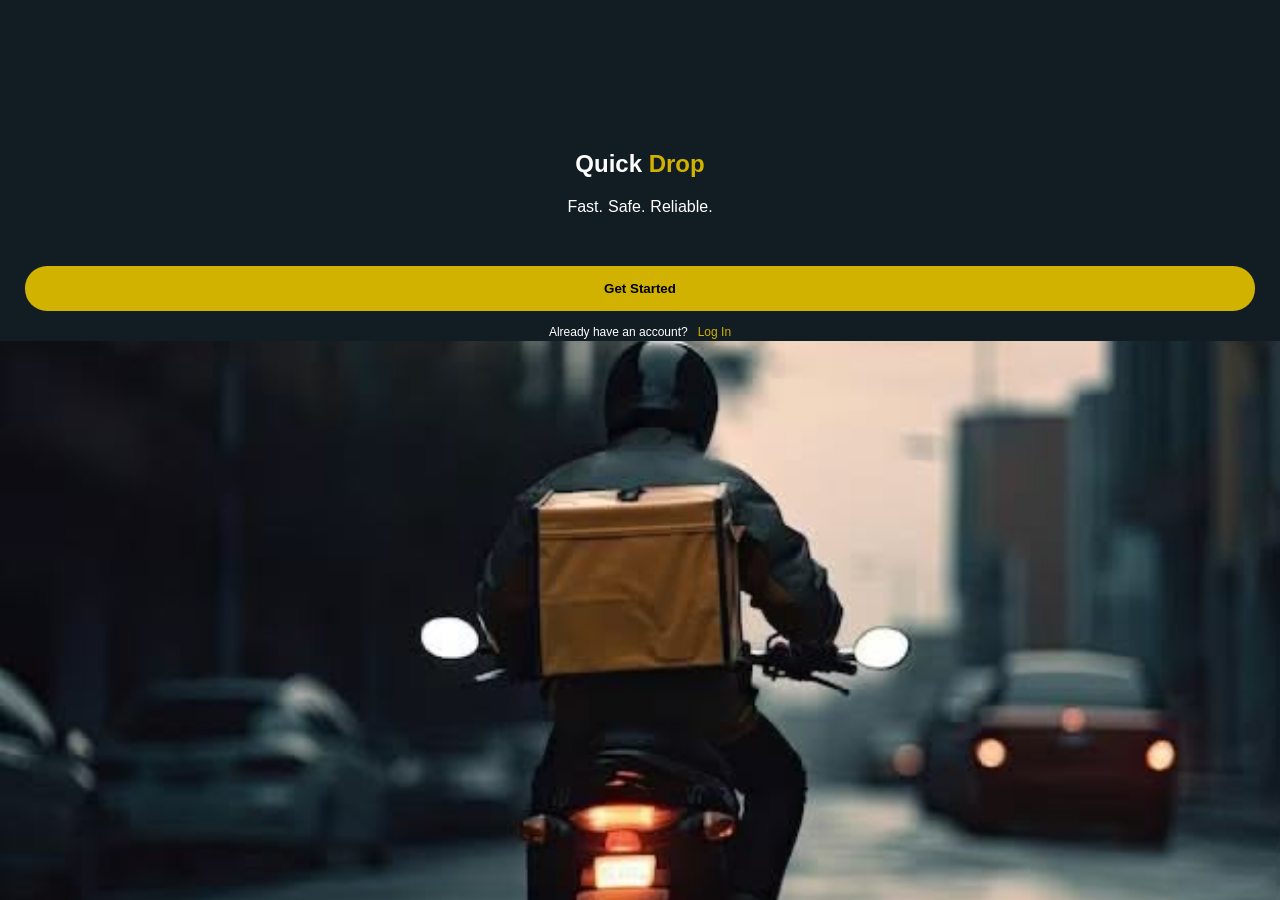
==== index.html @ 7a89249c "Add GitHub Pages entry point" ====
<!DOCTYPE html>
<html>
  <head>
    <meta charset="UTF-8">
    <meta name="viewport" content="width=device-width, initial-scale=1.0">
    <title>
      Quick- Drop
    </title>
    <link rel="stylesheet" href="open-page.css">
  </head>
  <body style="margin: 0;">
    <div class="open-page-container">
      <section class="first-section-open-page">
        <h1 class="brand-name">
          Quick <span class="b-n-span">Drop</span>
        </h1>
        <div class="slogan-container">
          <p class="brand-slogan">
            Fast.
          </p>
          <p class="brand-slogan">
            Safe.
          </p>
          <p class="brand-slogan">
            Reliable.
          </p>
        </div>
      </section>
      <section class="third-section-open-page">
        <section class="second-section-open-page">
          <button class="get-started">
            Get Started
          </button>
          <div class="login-container">
            <p class="if-you-have-an-account">
              Already have an account?
            </p>
            <a class="login">Log In</a>
          </div>
        </section>
        <img class="open-page-hero-image" src="images/b937d7ac-d3d4-4a0b-a6aa-92dd03483c29.jpg">
      </section>
    </div>
  </body>
</html>
---- open-page.css ----
body {
  background-color: rgb(17, 29, 34);
  overflow: hidden;
}

.open-page-container {
  display: flex;
  flex-direction: column;
  align-items: center;
  width: 100%;
  height: calc(100vh - 150px);
  margin-top: 150px;
  overflow: hidden;
}


.first-section-open-page {
  display: flex;
  flex-direction: column;
  align-items: center;
}

.brand-name {
  font-family: Roboto, Arial;
  margin: 0 0 20px 0;
  color: white;
}

.brand-name span {
  color: rgb(209, 178, 0);
}

.brand-slogan {
  font-family: Roboto, Arial;
  margin: 0 0 50px 0;
  color: white;
  font-size: 16px;
}

.slogan-container {
  display: flex;
  gap: 5px;
}

.second-section-open-page {
  display: flex;
  flex-direction: column;
  gap: 6px;
  margin: 0 25px;
}

.get-started {
  padding-block: 15px;
  border-radius: 22px;
  border: none;
  background-color: rgb(209, 178, 0);
  font-weight: bold;
  cursor: pointer;
}

.if-you-have-an-account {
  color: white;
  font-family: Arial, Helvetica, sans-serif;
  font-size: 12px;
  margin: 8px 0 1.5px 0;
}

.login {
  color: rgb(209, 178, 0);
  font-family: Arial, Helvetica, sans-serif;
  font-size: 12px;
  margin: 8px 0 1.5px 0;
  cursor: pointer;
}

.login-container {
  display: flex;
  justify-content: center;
  align-items: center;
  gap: 10px;
}

.third-section-open-page {
  width: 100%;
  flex: 1;
  min-height: 0;
  overflow: visible;
}

.open-page-hero-image {
  width: 100%;
  height: 100%;
  display: block;
  object-fit: cover;
  object-position: center;
}
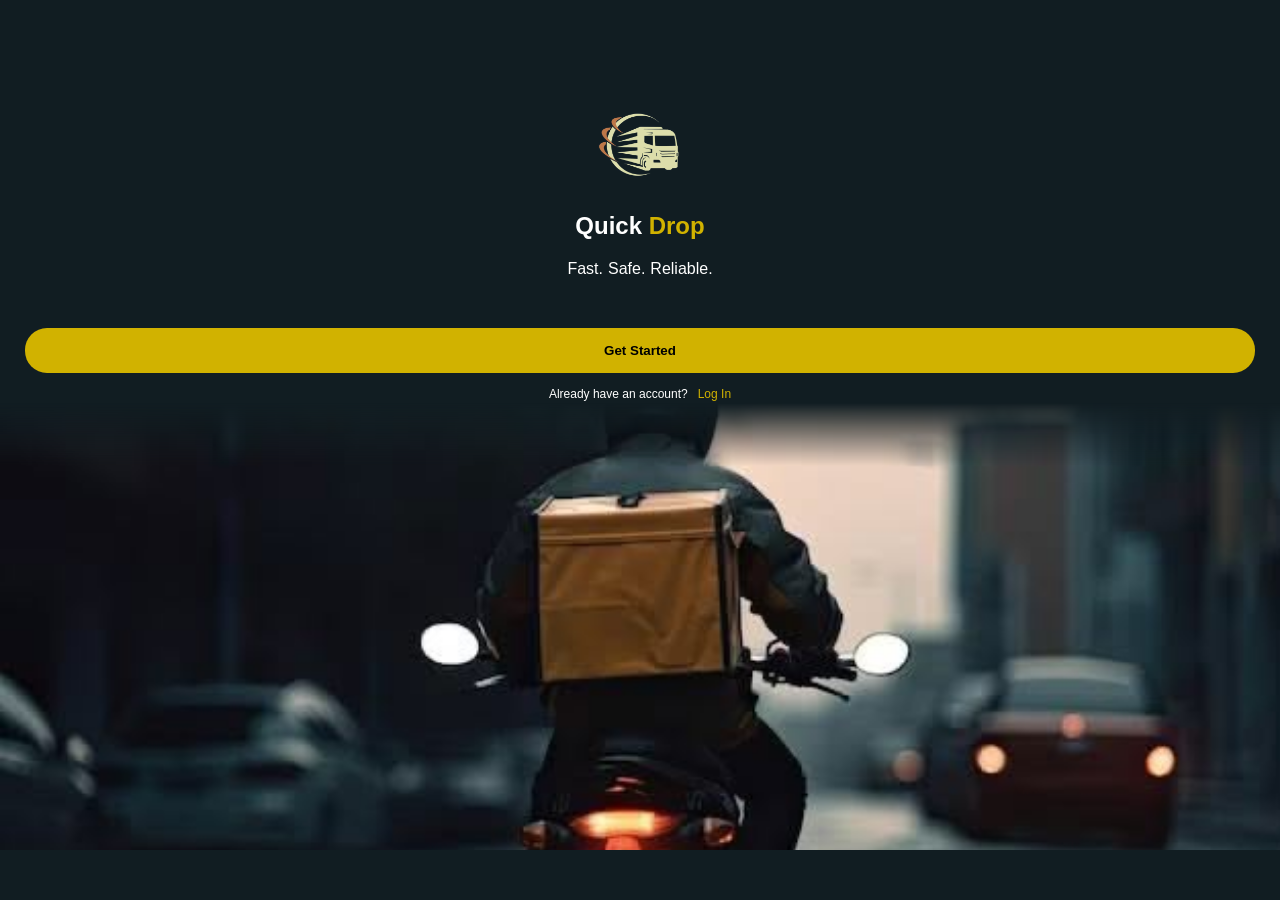
==== commit eca13a69: "update logistic app" ====
--- a/index.html
+++ b/index.html
@@ -11,6 +11,7 @@
   <body style="margin: 0;">
     <div class="open-page-container">
       <section class="first-section-open-page">
+        <img class="logistic-logo" src="images/f264d269-b7c5-4185-a832-a4b4c445e74c.jpg" alt="Delivery truck logo">
         <h1 class="brand-name">
           Quick <span class="b-n-span">Drop</span>
         </h1>
--- a/open-page.css
+++ b/open-page.css
@@ -9,7 +9,7 @@
   align-items: center;
   width: 100%;
   height: calc(100vh - 150px);
-  margin-top: 150px;
+  margin-top: 100px;
   overflow: hidden;
 }
 
@@ -18,6 +18,15 @@
   display: flex;
   flex-direction: column;
   align-items: center;
+}
+
+.logistic-logo {
+  width: 96px;
+  height: 96px;
+  margin-bottom: 16px;
+  object-fit: contain;
+  filter: invert(1);
+  mix-blend-mode: screen;
 }
 
 .brand-name {
@@ -81,9 +90,11 @@
 }
 
 .third-section-open-page {
+  position: relative;
   width: 100%;
   flex: 1;
   min-height: 0;
+  background-color: rgb(17, 29, 34);
   overflow: visible;
 }
 
@@ -93,4 +104,70 @@
   display: block;
   object-fit: cover;
   object-position: center;
+  -webkit-mask-image: linear-gradient(to bottom, transparent 0%, black 12%, black 100%);
+  mask-image: linear-gradient(to bottom, transparent 0%, black 12%, black 100%);
+}
+
+@media (max-width: 600px) {
+  .open-page-container {
+    height: calc(100vh - 100px);
+    margin-top: 100px;
+  }
+
+  .first-section-open-page {
+    width: 100%;
+  }
+
+  .brand-name {
+    font-size: 42px;
+    line-height: 1;
+    margin-bottom: 18px;
+  }
+
+  .brand-slogan {
+    margin-bottom: 25px;
+    font-size: 14px;
+  }
+
+  .slogan-container {
+    gap: 8px;
+  }
+
+  .third-section-open-page {
+    display: flex;
+    flex: 1;
+    flex-direction: column;
+    min-height: 0;
+    margin-top: 25px;
+  }
+
+  .second-section-open-page {
+    position: static;
+    width: auto;
+    align-items: center;
+    gap: 12px;
+    margin-inline: 20px;
+  }
+
+  .get-started {
+    width: 100%;
+    min-height: 48px;
+    padding: 12px 24px;
+  }
+
+  .login-container {
+    gap: 8px;
+    white-space: nowrap;
+  }
+
+  .open-page-hero-image {
+    flex: 1;
+    min-height: 0;
+    height: auto;
+  }
+
+  .if-you-have-an-account,
+  .login {
+    font-size: 13px;
+  }
 }
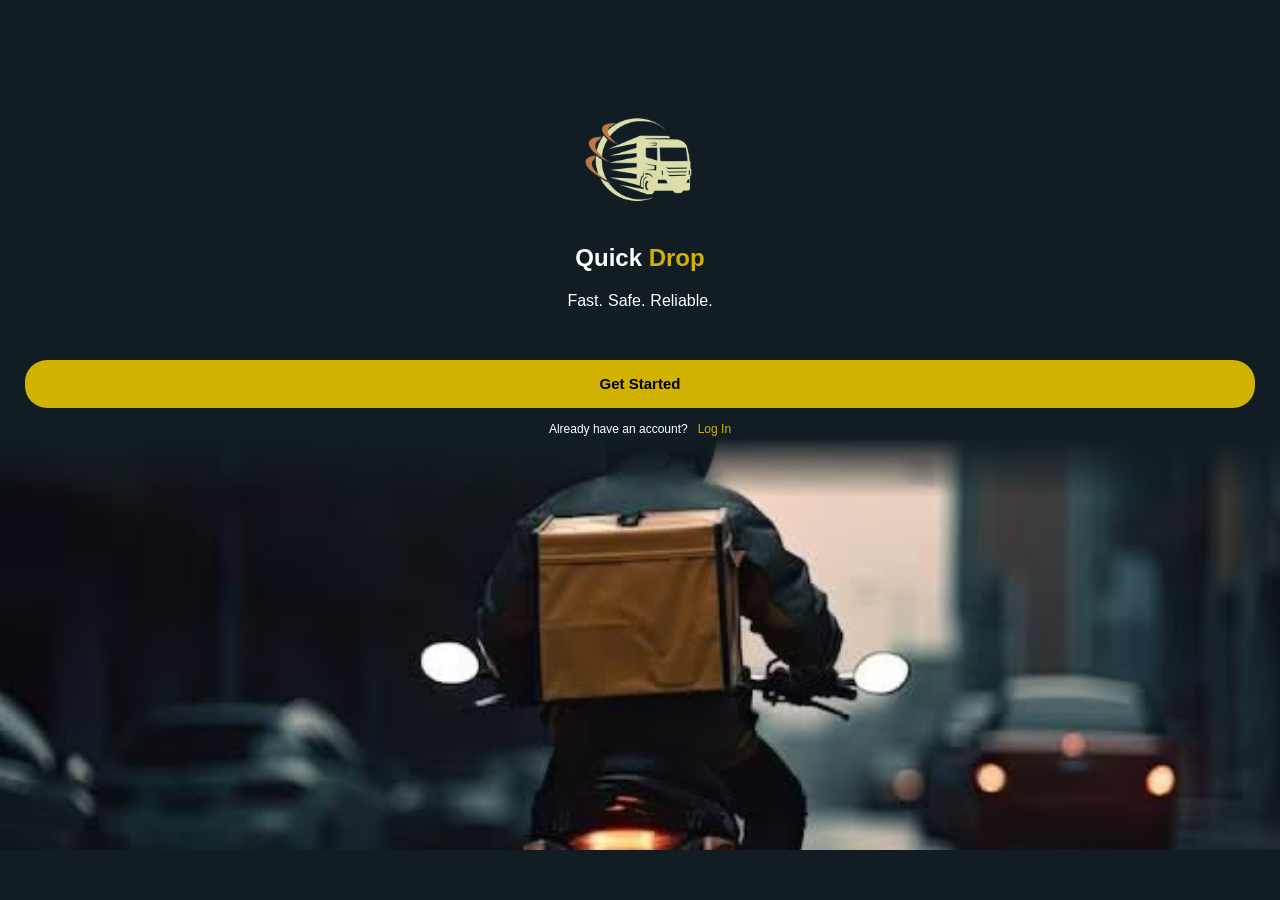
==== commit 4fddba75: "update Logistic app" ====
--- a/index.html
+++ b/index.html
@@ -1,7 +1,7 @@
 <!DOCTYPE html>
 <html>
   <head>
-    <meta charset="UTF-8">
+    <meta charset="UTF8">
     <meta name="viewport" content="width=device-width, initial-scale=1.0">
     <title>
       Quick- Drop
@@ -36,11 +36,11 @@
             <p class="if-you-have-an-account">
               Already have an account?
             </p>
-            <a class="login">Log In</a>
+            <a class="login" href="login.html">Log In</a>
           </div>
         </section>
         <img class="open-page-hero-image" src="images/b937d7ac-d3d4-4a0b-a6aa-92dd03483c29.jpg">
       </section>
     </div>
   </body>
-</html>
+</html>
--- a/open-page.css
+++ b/open-page.css
@@ -1,3 +1,7 @@
+* {
+  box-sizing: border-box;
+}
+
 body {
   background-color: rgb(17, 29, 34);
   overflow: hidden;
@@ -21,8 +25,9 @@
 }
 
 .logistic-logo {
-  width: 96px;
-  height: 96px;
+  width: 128px;
+  height: 128px;
+  aspect-ratio: 1 / 1;
   margin-bottom: 16px;
   object-fit: contain;
   filter: invert(1);
@@ -59,12 +64,27 @@
 }
 
 .get-started {
+  min-width: 180px;
+  min-height: 48px;
+  padding-inline: 24px;
   padding-block: 15px;
   border-radius: 22px;
   border: none;
   background-color: rgb(209, 178, 0);
+  color: rgb(0, 0, 0);
+  font-size: 15px;
   font-weight: bold;
+  line-height: 1.2;
   cursor: pointer;
+  transition: background-color 160ms ease, transform 160ms ease;
+}
+
+.get-started:hover {
+  background-color: rgb(231, 199, 25);
+}
+
+.get-started:active {
+  transform: translateY(1px);
 }
 
 .if-you-have-an-account {
@@ -80,6 +100,12 @@
   font-size: 12px;
   margin: 8px 0 1.5px 0;
   cursor: pointer;
+  text-decoration: none;
+}
+
+.login:hover,
+.login:focus-visible {
+  text-decoration: underline;
 }
 
 .login-container {
@@ -87,6 +113,12 @@
   justify-content: center;
   align-items: center;
   gap: 10px;
+}
+
+.location-dropdown-icon {
+  width: 24px;
+  height: 24px;
+  transform: rotate(90deg);
 }
 
 .third-section-open-page {
@@ -118,6 +150,11 @@
     width: 100%;
   }
 
+  .logistic-logo {
+    width: clamp(82px, 24vw, 100px);
+    height: clamp(82px, 24vw, 100px);
+  }
+
   .brand-name {
     font-size: 42px;
     line-height: 1;
@@ -143,7 +180,7 @@
 
   .second-section-open-page {
     position: static;
-    width: auto;
+    width: calc(100% - 40px);
     align-items: center;
     gap: 12px;
     margin-inline: 20px;
@@ -151,8 +188,9 @@
 
   .get-started {
     width: 100%;
-    min-height: 48px;
-    padding: 12px 24px;
+    min-height: 54px;
+    padding: 14px 24px;
+    font-size: 16px;
   }
 
   .login-container {
@@ -170,4 +208,19 @@
   .login {
     font-size: 13px;
   }
+}
+
+@media (max-width: 380px) {
+  .brand-name {
+    font-size: 36px;
+  }
+
+  .slogan-container {
+    gap: 5px;
+  }
+
+  .if-you-have-an-account,
+  .login {
+    font-size: 12px;
+  }
 }
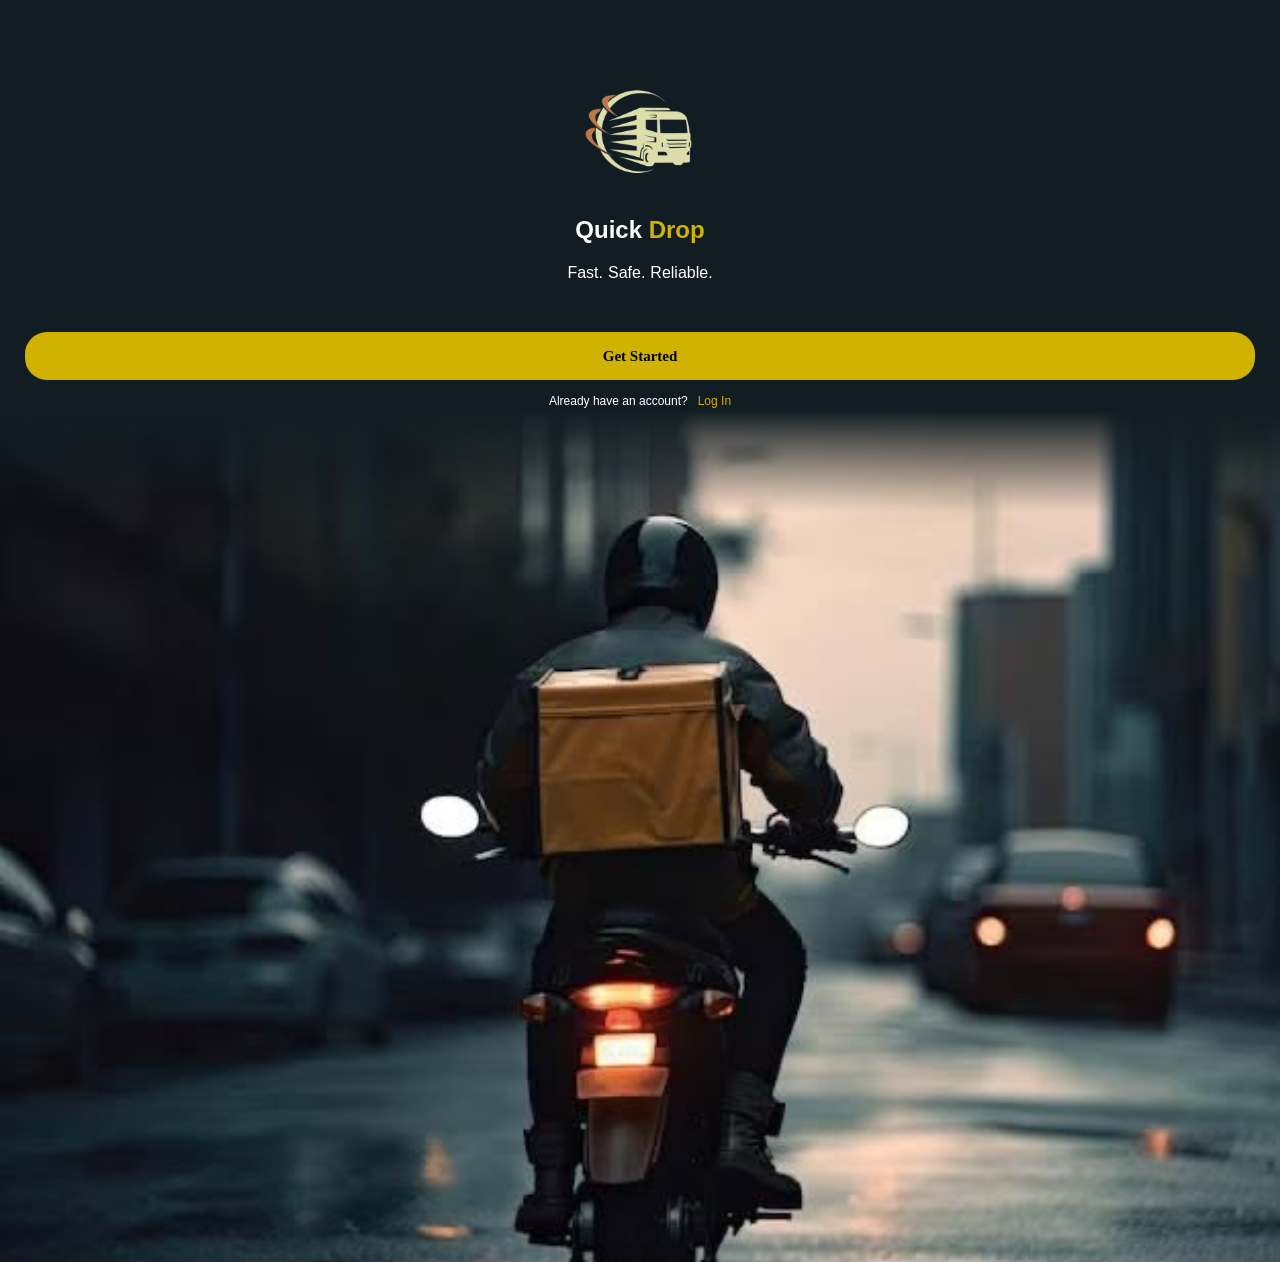
==== commit cff1102b: "update app" ====
--- a/index.html
+++ b/index.html
@@ -29,9 +29,9 @@
       </section>
       <section class="third-section-open-page">
         <section class="second-section-open-page">
-          <button class="get-started">
+          <a class="get-started" href="login.html#signup">
             Get Started
-          </button>
+          </a>
           <div class="login-container">
             <p class="if-you-have-an-account">
               Already have an account?
@@ -39,8 +39,8 @@
             <a class="login" href="login.html">Log In</a>
           </div>
         </section>
-        <img class="open-page-hero-image" src="images/b937d7ac-d3d4-4a0b-a6aa-92dd03483c29.jpg">
+        <img class="open-page-hero-image" src="images/b937d7ac-d3d4-4a0b-a6aa-92dd03483c29.jpg" alt="Quick Drop delivery service">
       </section>
     </div>
   </body>
-</html>+</html>
--- a/open-page.css
+++ b/open-page.css
@@ -3,8 +3,10 @@
 }
 
 body {
-  background-color: rgb(17, 29, 34);
-  overflow: hidden;
+	min-height: 100vh;
+	min-height: 100svh;
+	background-color: rgb(17, 29, 34);
+	overflow-x: hidden;
 }
 
 .open-page-container {
@@ -12,9 +14,11 @@
   flex-direction: column;
   align-items: center;
   width: 100%;
-  height: calc(100vh - 150px);
-  margin-top: 100px;
-  overflow: hidden;
+	min-height: 100vh;
+	min-height: 100svh;
+	height: auto;
+	margin-top: 0;
+	padding-top: clamp(28px, 8vh, 100px);
 }
 
 
@@ -64,6 +68,9 @@
 }
 
 .get-started {
+	display: inline-flex;
+	align-items: center;
+	justify-content: center;
   min-width: 180px;
   min-height: 48px;
   padding-inline: 24px;
@@ -73,7 +80,9 @@
   background-color: rgb(209, 178, 0);
   color: rgb(0, 0, 0);
   font-size: 15px;
-  font-weight: bold;
+	font-weight: bold;
+	text-align: center;
+	text-decoration: none;
   line-height: 1.2;
   cursor: pointer;
   transition: background-color 160ms ease, transform 160ms ease;
@@ -142,8 +151,10 @@
 
 @media (max-width: 600px) {
   .open-page-container {
-    height: calc(100vh - 100px);
-    margin-top: 100px;
+		min-height: 100vh;
+		min-height: 100svh;
+		height: auto;
+		padding-top: max(28px, env(safe-area-inset-top));
   }
 
   .first-section-open-page {
@@ -174,7 +185,7 @@
     display: flex;
     flex: 1;
     flex-direction: column;
-    min-height: 0;
+		min-height: 300px;
     margin-top: 25px;
   }
 
@@ -199,9 +210,9 @@
   }
 
   .open-page-hero-image {
-    flex: 1;
-    min-height: 0;
-    height: auto;
+		flex: 1;
+		min-height: 180px;
+		height: auto;
   }
 
   .if-you-have-an-account,
@@ -223,4 +234,4 @@
   .login {
     font-size: 12px;
   }
-}+}
